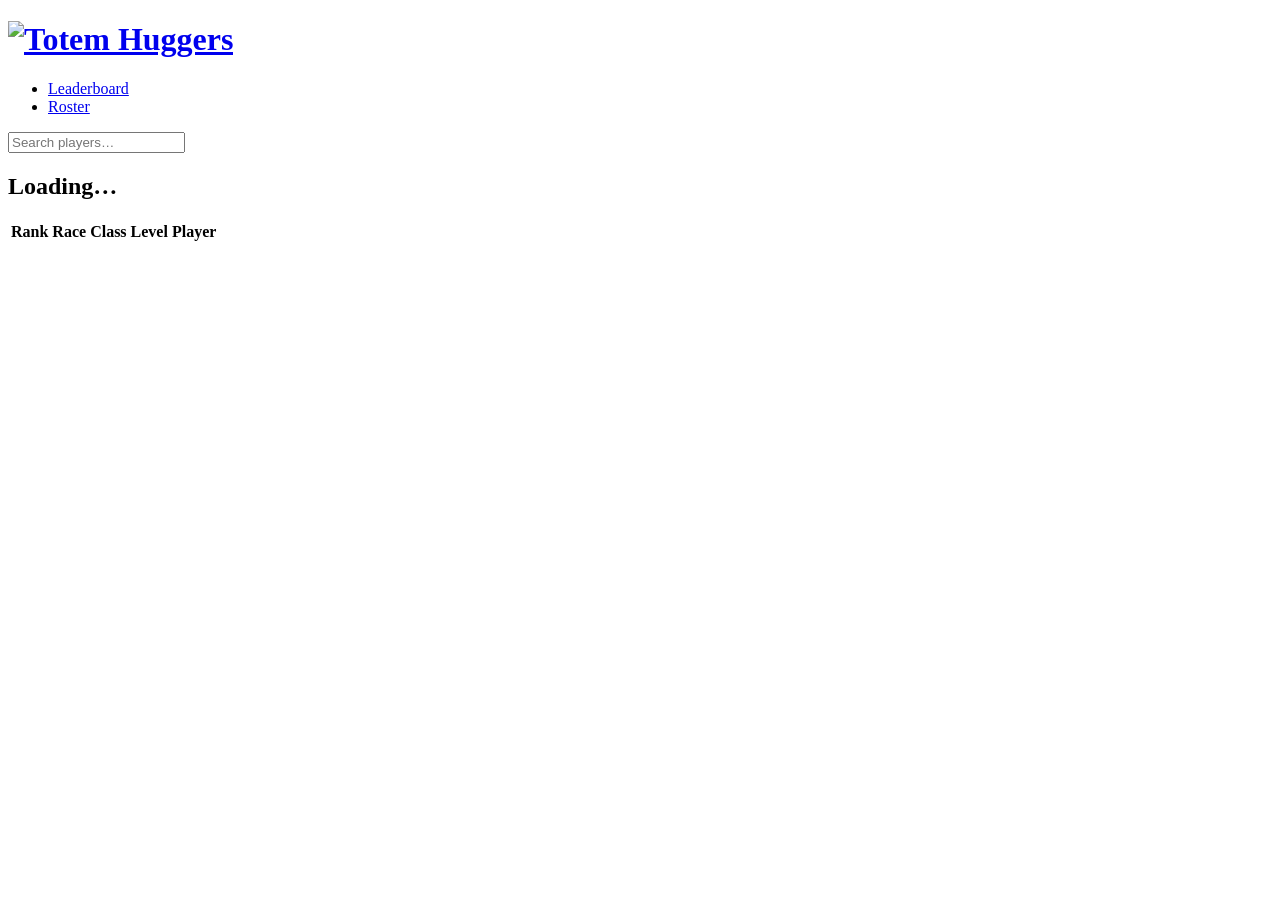
==== index.html @ c34a647d "Update index.html" ====
<!DOCTYPE html>
<html lang="en">
<head>
<meta charset="UTF-8">
<meta name="viewport" content="width=device-width, initial-scale=1">
<title>Totem Huggers — Leaderboard</title>
<meta name="robots" content="noindex">
<link rel="preconnect" href="https://fonts.googleapis.com">
<link rel="preconnect" href="https://fonts.gstatic.com" crossorigin>
<link href="https://fonts.googleapis.com/css2?family=Montserrat:ital,wght@0,100..900;1,100..900&family=Alegreya:wght@400;500;700&display=swap" rel="stylesheet">
<link rel="stylesheet" href="style.css">

</head>
<body>
  <header class="image-banner">
    <h1><a href="index.html"><img src="images/banner.png" alt="Totem Huggers"></a></h1>
  </header>

  <nav class="menu" aria-label="Main menu">
    <ul>
      <li><a href="index.html">Leaderboard</a></li>
      <li><a href="roster.html">Roster</a></li>
    </ul>
  </nav>

  <main>
    <div class="notice" id="notice" hidden>
      <strong>Sample data.</strong> These are made-up players.
    </div>

    <section id="leaderboard">
    <div class="tabs" id="tabs" role="group" aria-label="Choose a leaderboard"></div>
    <input type="search" id="board-search" class="search" placeholder="Search players…" aria-label="Search leaderboard players by name">
    <h2 id="board-title">Loading…</h2>
    <div class="table-wrap">
      <table>
        <thead><tr><th>Rank</th><th class="class-col">Race</th><th class="class-col">Class</th><th class="level-col">Level</th><th>Player</th><th id="value-heading"></th></tr></thead>
        <tbody id="rows"></tbody>
        <tfoot id="rows-no-match" hidden><tr><td colspan="6" class="no-match">No players match that name.</td></tr></tfoot>
      </table>
    </div>
    </section>

  </main>

  <footer id="updated"></footer>

<script src="app.js"></script>
</body>
</html>
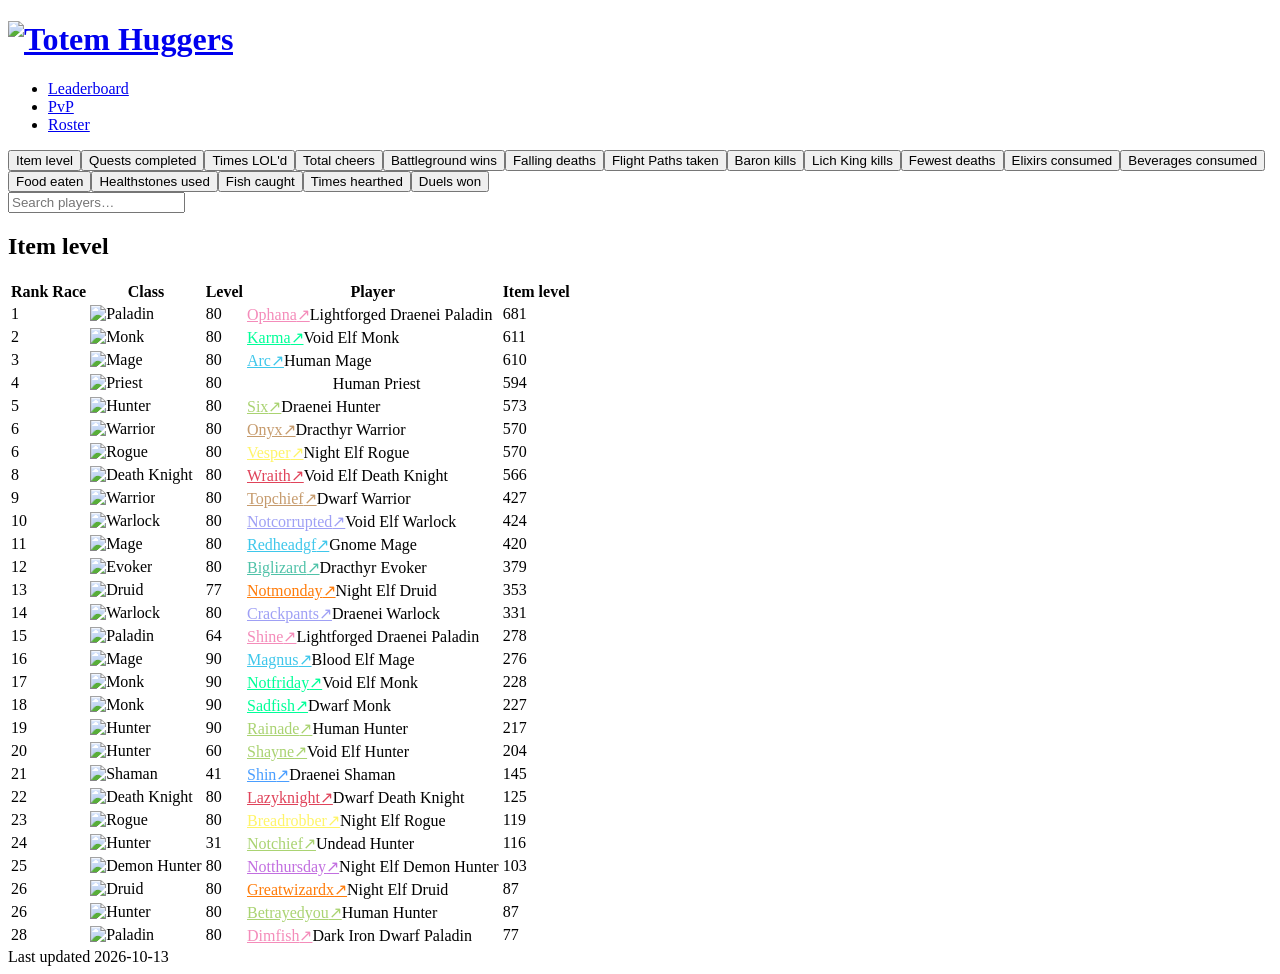
==== commit 46237628: "Update index.html" ====
--- a/index.html
+++ b/index.html
@@ -19,6 +19,7 @@
   <nav class="menu" aria-label="Main menu">
     <ul>
       <li><a href="index.html">Leaderboard</a></li>
+      <li><a href="pvp.html">PvP</a></li>
       <li><a href="roster.html">Roster</a></li>
     </ul>
   </nav>
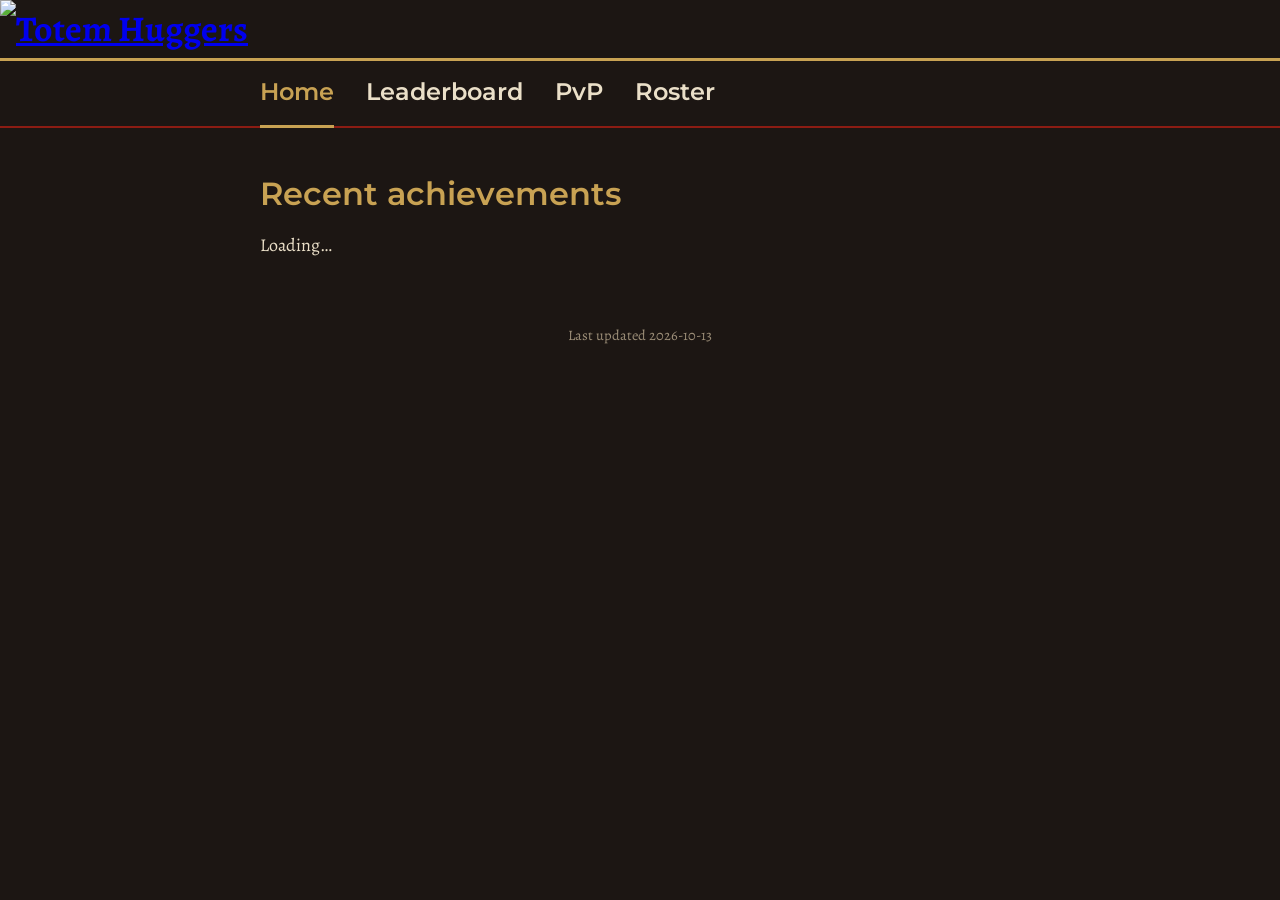
==== commit 22667533: "Update index.html" ====
--- a/index.html
+++ b/index.html
@@ -3,7 +3,7 @@
 <head>
 <meta charset="UTF-8">
 <meta name="viewport" content="width=device-width, initial-scale=1">
-<title>Totem Huggers — Leaderboard</title>
+<title>Totem Huggers</title>
 <meta name="robots" content="noindex">
 <link rel="preconnect" href="https://fonts.googleapis.com">
 <link rel="preconnect" href="https://fonts.gstatic.com" crossorigin>
@@ -18,7 +18,8 @@
 
   <nav class="menu" aria-label="Main menu">
     <ul>
-      <li><a href="index.html">Leaderboard</a></li>
+      <li><a href="index.html">Home</a></li>
+      <li><a href="leaderboard.html">Leaderboard</a></li>
       <li><a href="pvp.html">PvP</a></li>
       <li><a href="roster.html">Roster</a></li>
     </ul>
@@ -29,17 +30,9 @@
       <strong>Sample data.</strong> These are made-up players.
     </div>
 
-    <section id="leaderboard">
-    <div class="tabs" id="tabs" role="group" aria-label="Choose a leaderboard"></div>
-    <input type="search" id="board-search" class="search" placeholder="Search players…" aria-label="Search leaderboard players by name">
-    <h2 id="board-title">Loading…</h2>
-    <div class="table-wrap">
-      <table>
-        <thead><tr><th>Rank</th><th class="class-col">Race</th><th class="class-col">Class</th><th class="level-col">Level</th><th>Player</th><th id="value-heading"></th></tr></thead>
-        <tbody id="rows"></tbody>
-        <tfoot id="rows-no-match" hidden><tr><td colspan="6" class="no-match">No players match that name.</td></tr></tfoot>
-      </table>
-    </div>
+    <section id="recent">
+      <h2>Recent achievements</h2>
+      <div id="feed">Loading…</div>
     </section>
 
   </main>
--- a/style.css
+++ b/style.css
@@ -0,0 +1,250 @@
+:root {
+    --iron: #1c1613;        /* charred wood background */
+    --iron-raised: #2a211c; /* table rows */
+    --blood: #8c1c13;       /* Horde banner red */
+    --blood-deep: #5e120c;
+    --bronze: #c8a253;      /* trim and highlights */
+    --bone: #eadfc8;        /* main text */
+    --ash: #9c8e78;         /* secondary text */
+    --display: "Montserrat", "Palatino Linotype", Georgia, serif;
+    --body: "Alegreya", Georgia, "Times New Roman", serif;
+  }
+  * { box-sizing: border-box; }
+  body {
+    margin: 0;
+    background: var(--iron);
+    color: var(--bone);
+    font-family: var(--body);
+    font-size: 1.125rem;
+    line-height: 1.6;
+  }
+
+  /* Banner image */
+  .image-banner { width: 100%; margin: 0; }
+  .image-banner h1 { margin: 0; }
+  .image-banner img {
+    display: block;
+    width: 100%;
+    height: auto;
+    border-bottom: 3px solid var(--bronze);
+  }
+
+  /* Menu bar: stays at the top of the screen while scrolling */
+  .menu {
+    position: sticky;
+    top: 0;
+    z-index: 10;
+    background: var(--iron);
+    border-bottom: 2px solid var(--blood);
+  }
+  .menu ul {
+    list-style: none;
+    margin: 0 auto;
+    padding: 0;
+    width: min(92%, 760px);
+    display: flex;
+    gap: 2rem;
+  }
+  .menu a {
+    display: block;
+    padding: 0.8rem 0;
+    font-family: var(--display);
+    font-weight: 600;
+    font-size: 1.5rem;
+    color: var(--bone);
+    text-decoration: none;
+    border-bottom: 3px solid transparent;
+    margin-bottom: -2px;
+  }
+  .menu a:hover, .menu a.current { color: var(--bronze); border-bottom-color: var(--bronze); }
+  a:focus-visible { outline: 3px solid var(--bronze); outline-offset: 2px; }
+
+  section { margin-bottom: 4rem; }
+  .image-banner a { display: block; }
+
+  /* Roster, grouped by class */
+  .roster { display: grid; grid-template-columns: repeat(auto-fill, minmax(220px, 1fr)); gap: 1rem; align-items: start; }
+  .class-group { background: var(--iron-raised); border-top: 3px solid; border-radius: 3px; }
+  .class-group h3 { margin: 0; font-size: 1.15rem; }
+
+  /* The clickable class header with the arrow */
+  .class-toggle {
+    width: 100%;
+    display: flex;
+    align-items: center;
+    gap: 0.6rem;
+    padding: 0.9rem 1rem;
+    background: none;
+    border: none;
+    font: inherit;
+    font-weight: 700;
+    color: inherit;
+    text-align: left;
+    cursor: pointer;
+  }
+  .class-toggle .count { margin-left: auto; color: var(--ash); font-weight: 400; }
+  .class-toggle .arrow {
+    color: var(--bronze);
+    font-size: 0.8em;
+    transition: transform 0.2s ease;
+  }
+  .class-toggle[aria-expanded="true"] .arrow { transform: rotate(90deg); }
+  @media (prefers-reduced-motion: reduce) { .class-toggle .arrow { transition: none; } }
+
+  .class-group ul { list-style: none; margin: 0; padding: 0 1rem 1rem; }
+  .class-group li { display: flex; justify-content: space-between; gap: 0.5rem; padding: 0.2rem 0; font-size: 1rem; }
+  .class-group li span { color: var(--ash); white-space: nowrap; }
+  .class-group li a { font-weight: 700; text-decoration: none; border-bottom: 1px dotted currentColor; }
+  .class-group li a:hover { border-bottom-style: solid; }
+
+  main { width: min(92%, 760px); margin: 2.5rem auto 4rem; }
+
+  .notice {
+    border: 1px solid #4a3a2c;
+    border-left: 4px solid var(--bronze);
+    padding: 0.75rem 1rem;
+    margin-bottom: 2rem;
+    color: var(--ash);
+    font-size: 1rem;
+  }
+  .notice strong { color: var(--bone); }
+
+  /* Search boxes */
+  .search {
+    width: 100%;
+    max-width: 22rem;
+    font: inherit;
+    font-size: 1rem;
+    padding: 0.5rem 0.8rem;
+    margin-bottom: 1.25rem;
+    background: var(--iron-raised);
+    color: var(--bone);
+    border: 1px solid #5a4636;
+    border-radius: 3px;
+  }
+  .search::placeholder { color: var(--ash); }
+  .search:hover { border-color: var(--bronze); }
+  .search:focus-visible { outline: 3px solid var(--bronze); outline-offset: 2px; }
+  .no-match { color: var(--ash); font-size: 1rem; }
+
+  /* Category switcher */
+  .tabs { display: flex; flex-wrap: wrap; gap: 0.5rem; margin-bottom: 1.25rem; }
+  .tabs button {
+    font: inherit;
+    font-size: 1rem;
+    padding: 0.45rem 1rem;
+    background: transparent;
+    color: var(--bone);
+    border: 1px solid #5a4636;
+    border-radius: 3px;
+    cursor: pointer;
+  }
+  .tabs button:hover { border-color: var(--bronze); }
+  .tabs button[aria-pressed="true"] {
+    background: var(--blood);
+    border-color: var(--bronze);
+  }
+  button:focus-visible { outline: 3px solid var(--bronze); outline-offset: 2px; }
+
+  h2 {
+    font-family: var(--display);
+    font-weight: 600;
+    font-size: 2rem;
+    margin: 0 0 0.75rem;
+    color: var(--bronze);
+  }
+
+  .table-wrap { overflow-x: auto; }
+  table { width: 100%; border-collapse: separate; border-spacing: 0 6px; }
+  th {
+    text-align: left;
+    font-weight: 500;
+    color: var(--ash);
+    font-size: 0.95rem;
+    padding: 0 1rem;
+  }
+  td { background: var(--iron-raised); padding: 0.7rem 1rem; }
+  td:first-child { border-radius: 3px 0 0 3px; width: 4rem; }
+  .class-col { width: 4rem; text-align: center; }
+  .level-col { width: 3.5rem; text-align: center; font-variant-numeric: tabular-nums; }
+  .class-icon {
+    width: 28px;
+    height: 28px;
+    border-radius: 4px;
+    border: 1px solid var(--bronze);
+    vertical-align: middle;
+  }
+  td:last-child { border-radius: 0 3px 3px 0; text-align: right; font-weight: 700; font-variant-numeric: tabular-nums; }
+  th:last-child { text-align: right; }
+
+  .rank {
+    display: inline-grid;
+    place-items: center;
+    width: 2.1rem; height: 2.1rem;
+    font-weight: 700;
+    color: var(--ash);
+  }
+  .top .rank { border-radius: 50%; color: var(--iron); }
+  .r1 .rank { background: var(--bronze); }
+  .r2 .rank { background: #b9b2a6; }
+  .r3 .rank { background: #a8693f; }
+  .r1 td { box-shadow: inset 0 1px 0 #4d3c22, inset 0 -1px 0 #4d3c22; }
+
+  .player-cell { display: flex; align-items: center; gap: 0.65rem; }
+  .avatar {
+    width: 40px; height: 40px;
+    border-radius: 4px;
+    border: 1px solid #5a4636;
+    flex-shrink: 0;
+  }
+  .player { font-weight: 700; }
+  a.player { color: inherit; text-decoration: none; border-bottom: 1px dotted currentColor; }
+  a.player:hover { border-bottom-style: solid; }
+  .ext { font-size: 0.8em; color: var(--ash); margin-left: 0.3rem; }
+  .meta { display: block; font-size: 0.9rem; color: var(--ash); font-weight: 400; }
+
+  /* Composition bar charts */
+  .chart-tabs { display: flex; flex-wrap: wrap; gap: 0.5rem; margin-bottom: 1.25rem; }
+  .chart-tabs button {
+    font: inherit; font-size: 1rem;
+    padding: 0.45rem 1rem;
+    background: transparent; color: var(--bone);
+    border: 1px solid #5a4636; border-radius: 3px; cursor: pointer;
+  }
+  .chart-tabs button:hover { border-color: var(--bronze); }
+  .chart-tabs button[aria-pressed="true"] { background: var(--blood); border-color: var(--bronze); }
+
+  .bars { display: grid; gap: 0.45rem; }
+  .bar-row { display: grid; grid-template-columns: 9rem 1fr 2.5rem; align-items: center; gap: 0.75rem; }
+  .bar-label { font-size: 1rem; white-space: nowrap; overflow: hidden; text-overflow: ellipsis; }
+  .bar-track { background: var(--iron-raised); border-radius: 3px; height: 1.6rem; overflow: hidden; }
+  .bar-fill { display: block; height: 100%; border-radius: 3px 0 0 3px; min-width: 2px; }
+  .bar-value { font-size: 0.95rem; color: var(--ash); text-align: right; font-variant-numeric: tabular-nums; }
+  @media (max-width: 520px) {
+    .bar-row { grid-template-columns: 6.5rem 1fr 2rem; gap: 0.5rem; }
+    .bar-label { font-size: 0.9rem; }
+  }
+
+  /* PvP table: several stat columns instead of tabs */
+  .stat-col { text-align: right; font-variant-numeric: tabular-nums; white-space: nowrap; }
+  td.stat-col { font-weight: 700; }
+  td.stat-col.sorted { color: var(--bronze); }
+  td.stat-col:not(.sorted) { font-weight: 400; color: var(--ash); }
+  .sort-btn {
+    font: inherit;
+    font-size: 0.95rem;
+    color: var(--ash);
+    background: none;
+    border: none;
+    padding: 0;
+    cursor: pointer;
+  }
+  .sort-btn:hover { color: var(--bronze); }
+  .sort-btn[aria-pressed="true"] { color: var(--bronze); text-decoration: underline; }
+
+  footer { text-align: center; color: var(--ash); font-size: 0.9rem; padding-bottom: 3rem; }
+
+  @media (max-width: 520px) {
+    td, th { padding-left: 0.6rem; padding-right: 0.6rem; }
+    .menu ul { gap: 1.25rem; }
+  }
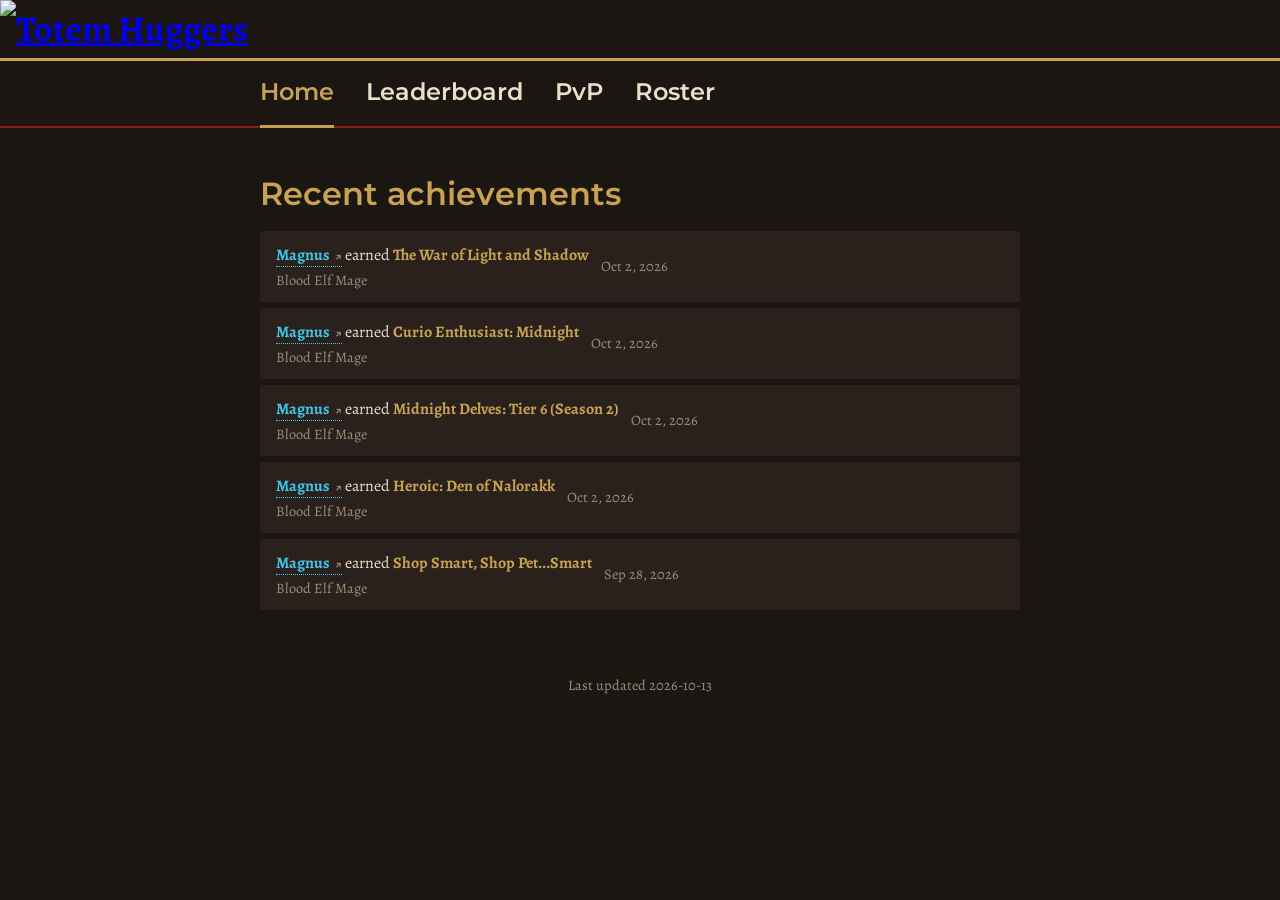
==== commit 61e6217e: "Update index.html" ====
--- a/index.html
+++ b/index.html
@@ -30,6 +30,8 @@
       <strong>Sample data.</strong> These are made-up players.
     </div>
 
+    <div class="snapshot" id="snapshot"></div>
+
     <section id="recent">
       <h2>Recent achievements</h2>
       <div id="feed">Loading…</div>
--- a/style.css
+++ b/style.css
@@ -242,6 +242,25 @@
   .sort-btn:hover { color: var(--bronze); }
   .sort-btn[aria-pressed="true"] { color: var(--bronze); text-decoration: underline; }
 
+  /* Recent achievements feed */
+  .feed-row {
+    display: grid;
+    grid-template-columns: auto 1fr auto;
+    gap: 0.75rem;
+    align-items: center;
+    background: var(--iron-raised);
+    border-radius: 3px;
+    padding: 0.6rem 1rem;
+    margin-bottom: 6px;
+  }
+  .feed-line { font-size: 1rem; }
+  .feed-row .feat { color: var(--bronze); font-weight: 700; }
+  .feed-row .when { color: var(--ash); font-size: 0.9rem; white-space: nowrap; }
+  @media (max-width: 520px) {
+    .feed-row { grid-template-columns: auto 1fr; }
+    .feed-row .when { grid-column: 2; }
+  }
+
   footer { text-align: center; color: var(--ash); font-size: 0.9rem; padding-bottom: 3rem; }
 
   @media (max-width: 520px) {
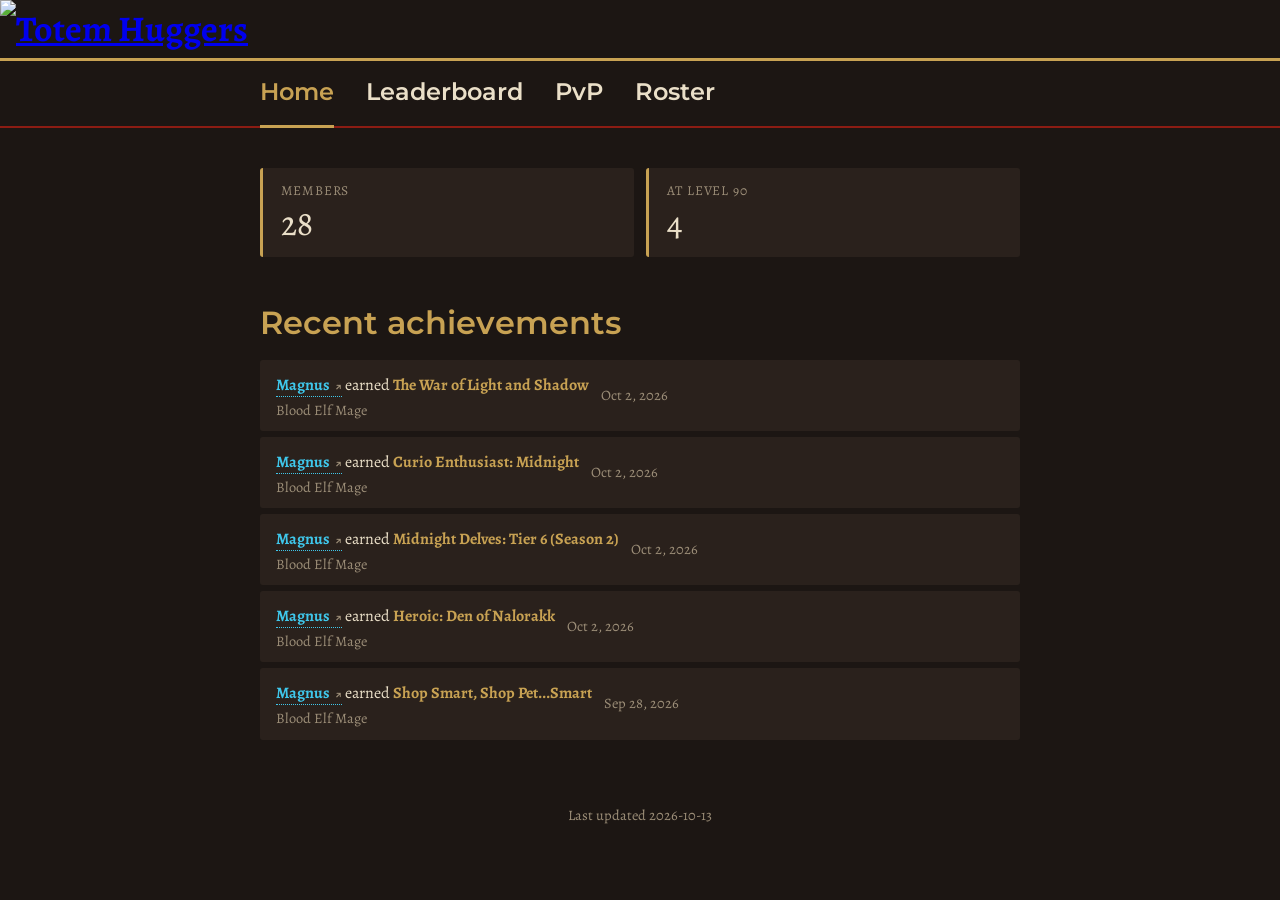
==== commit fdf10793: "Update index.html" ====
--- a/index.html
+++ b/index.html
@@ -32,6 +32,8 @@
 
     <div class="snapshot" id="snapshot"></div>
 
+    <div class="sod" id="stat-of-day" hidden></div>
+
     <section id="recent">
       <h2>Recent achievements</h2>
       <div id="feed">Loading…</div>
--- a/style.css
+++ b/style.css
@@ -242,6 +242,23 @@
   .sort-btn:hover { color: var(--bronze); }
   .sort-btn[aria-pressed="true"] { color: var(--bronze); text-decoration: underline; }
 
+  /* Guild snapshot cards */
+  .snapshot { display: grid; grid-template-columns: repeat(auto-fit, minmax(180px, 1fr)); gap: 0.75rem; margin-bottom: 2.5rem; }
+  .stat-card {
+    background: var(--iron-raised);
+    border-left: 3px solid var(--bronze);
+    border-radius: 3px;
+    padding: 0.8rem 1.1rem;
+  }
+  .stat-label {
+    display: block;
+    font-size: 0.85rem;
+    letter-spacing: 0.06em;
+    text-transform: uppercase;
+    color: var(--ash);
+  }
+  .stat-value { display: block; font-size: 2.2rem; line-height: 1.2; font-variant-numeric: tabular-nums; }
+
   /* Recent achievements feed */
   .feed-row {
     display: grid;
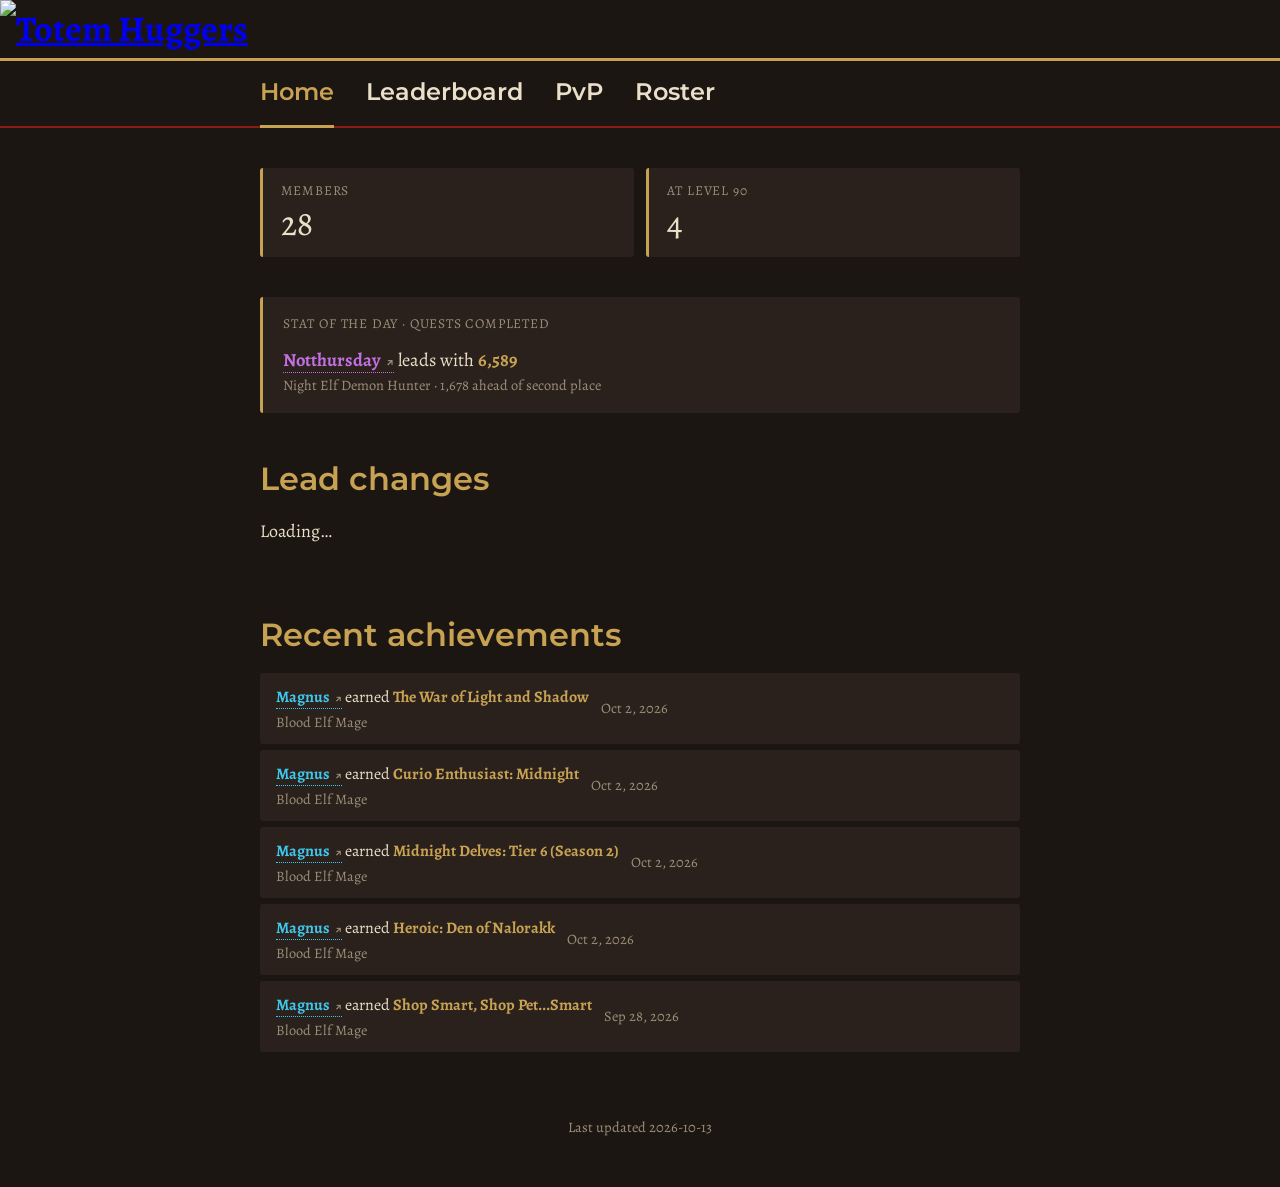
==== commit bb313a86: "Update index.html" ====
--- a/index.html
+++ b/index.html
@@ -34,6 +34,11 @@
 
     <div class="sod" id="stat-of-day" hidden></div>
 
+    <section id="leads">
+      <h2>Lead changes</h2>
+      <div id="lead-changes">Loading…</div>
+    </section>
+
     <section id="recent">
       <h2>Recent achievements</h2>
       <div id="feed">Loading…</div>
--- a/style.css
+++ b/style.css
@@ -259,6 +259,26 @@
   }
   .stat-value { display: block; font-size: 2.2rem; line-height: 1.2; font-variant-numeric: tabular-nums; }
 
+  /* Stat of the day */
+  .sod {
+    background: var(--iron-raised);
+    border-left: 3px solid var(--bronze);
+    border-radius: 3px;
+    padding: 1rem 1.25rem;
+    margin-bottom: 2.5rem;
+  }
+  .sod-label {
+    font-size: 0.85rem;
+    letter-spacing: 0.06em;
+    text-transform: uppercase;
+    color: var(--ash);
+    margin-bottom: 0.6rem;
+  }
+  .sod-body { display: flex; align-items: center; gap: 0.9rem; }
+  .sod-body .avatar { width: 52px; height: 52px; }
+  .sod-line { font-size: 1.15rem; }
+  .sod-value { color: var(--bronze); font-weight: 700; }
+
   /* Recent achievements feed */
   .feed-row {
     display: grid;
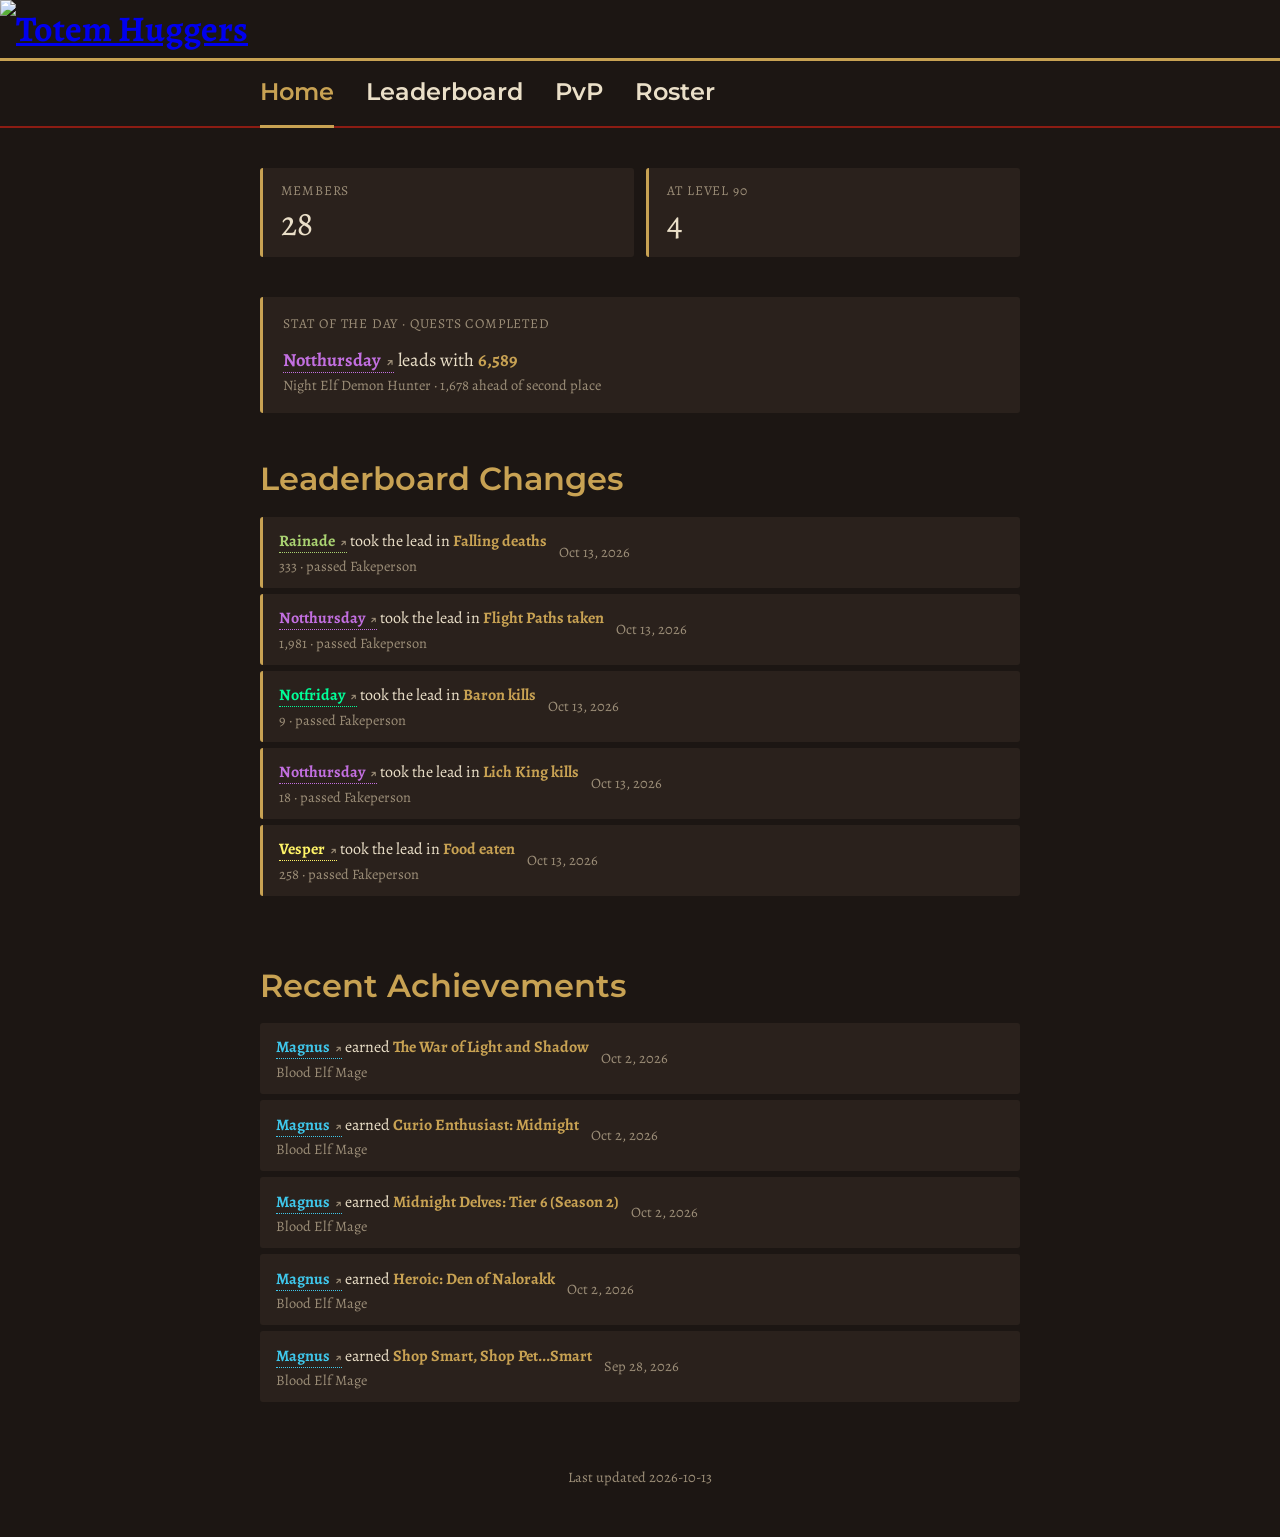
==== commit 122b9310: "Updated index.html" ====
--- a/index.html
+++ b/index.html
@@ -35,12 +35,12 @@
     <div class="sod" id="stat-of-day" hidden></div>
 
     <section id="leads">
-      <h2>Lead changes</h2>
+      <h2>Leaderboard Changes</h2>
       <div id="lead-changes">Loading…</div>
     </section>
 
     <section id="recent">
-      <h2>Recent achievements</h2>
+      <h2>Recent Achievements</h2>
       <div id="feed">Loading…</div>
     </section>
 
--- a/style.css
+++ b/style.css
@@ -279,6 +279,9 @@
   .sod-line { font-size: 1.15rem; }
   .sod-value { color: var(--bronze); font-weight: 700; }
 
+  /* Lead changes */
+  .lead-row { border-left: 3px solid var(--bronze); }
+
   /* Recent achievements feed */
   .feed-row {
     display: grid;
